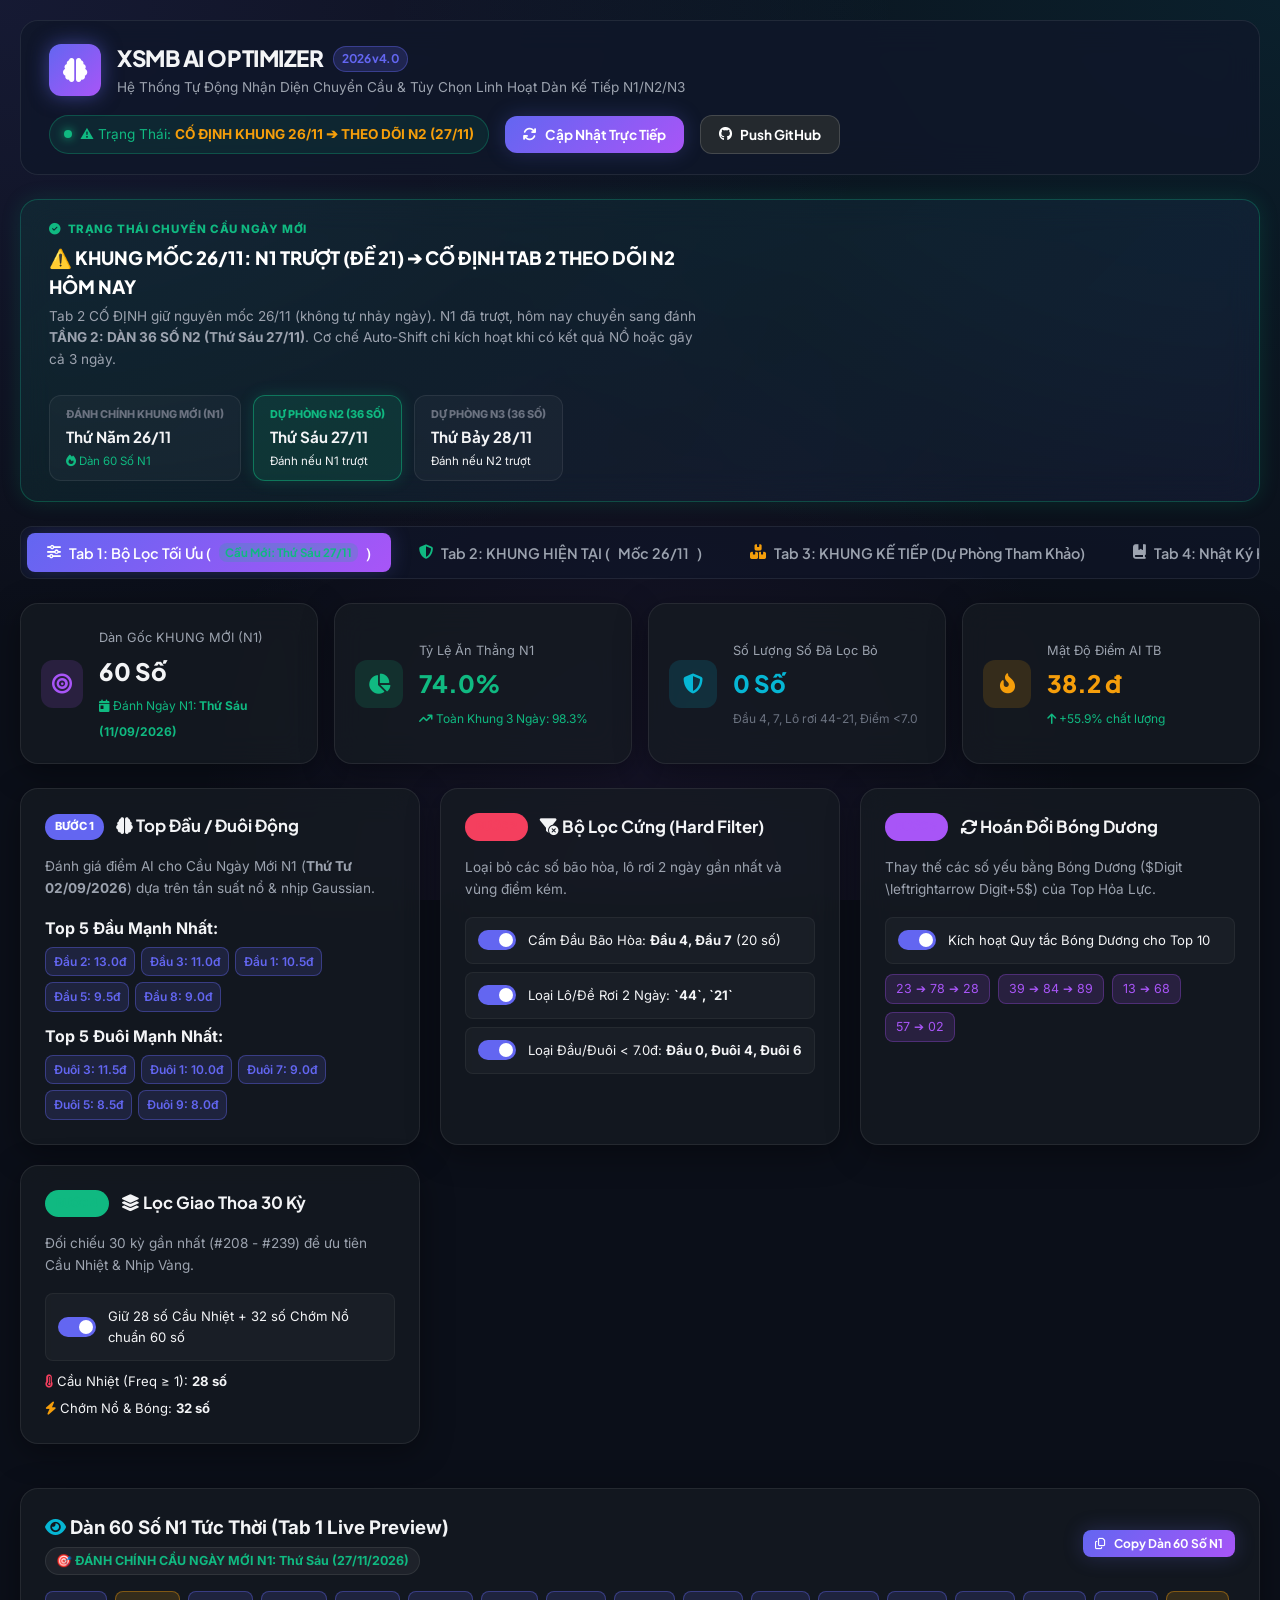
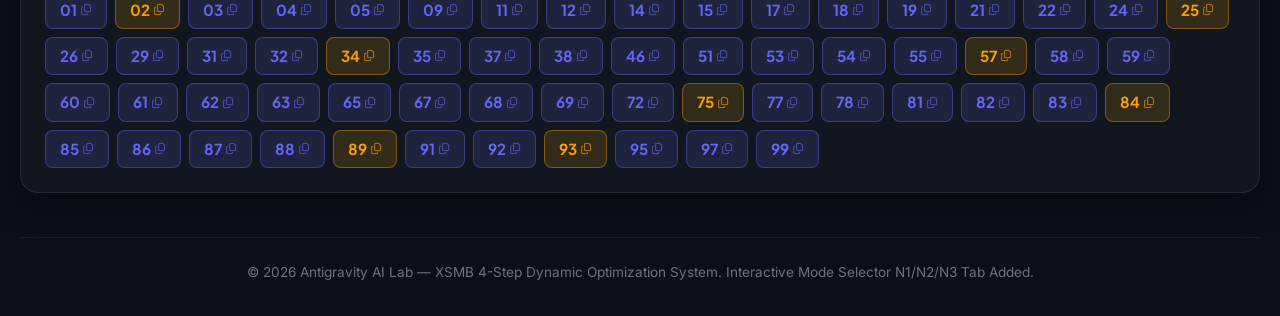
==== index.html @ a69ae1a7 "auto: Cap nhat ket qua XSMB ngay 26/11/2026 20:34 & cache-busting" ====
<!DOCTYPE html>
<html lang="vi">
<head>
    <meta charset="UTF-8">
    <meta name="viewport" content="width=device-width, initial-scale=1.0, maximum-scale=1.0, user-scalable=no, viewport-fit=cover">
    <meta name="apple-mobile-web-app-capable" content="yes">
    <meta name="apple-mobile-web-app-status-bar-style" content="black-translucent">
    <meta name="apple-mobile-web-app-title" content="XSMB AI 2026">
    <title>AI XSMB 2026 - Mini App Tối Ưu Dàn 60 Số N1 (4 Bước)</title>
    <!-- Google Fonts -->
    <link rel="preconnect" href="https://fonts.googleapis.com">
    <link rel="preconnect" href="https://fonts.gstatic.com" crossorigin>
    <link href="https://fonts.googleapis.com/css2?family=Inter:wght@300;400;500;600;700;800&family=Plus+Jakarta+Sans:wght@500;600;700;800&display=swap" rel="stylesheet">
    <!-- FontAwesome icons -->
    <link rel="stylesheet" href="https://cdnjs.cloudflare.com/ajax/libs/font-awesome/6.4.0/css/all.min.css">
    <link rel="stylesheet" href="styles.css?v=20261126203423">
</head>
<body>
    <div class="app-container">
        <!-- Header / Navbar -->
        <header class="main-header">
            <div class="header-brand">
                <div class="logo-icon">
                    <i class="fa-solid fa-brain"></i>
                </div>
                <div>
                    <h1 class="brand-title">XSMB AI OPTIMIZER <span class="badge-v2">2026 v4.0</span></h1>
                    <p class="brand-subtitle">Hệ Thống Tự Động Nhận Diện Chuyển Cầu &amp; Tùy Chọn Linh Hoạt Dàn Kế Tiếp N1/N2/N3</p>
                </div>
            </div>
            <div class="header-actions">
                <div class="status-indicator">
                    <span class="pulse-dot"></span>
                    <span class="status-text" id="hdr-frame-status">🎯 Trạng Thái: <strong class="text-emerald">ĐÃ NỔ N1 ➔ RESET KHUNG MỚI NGÀY 01/09</strong></span>
                </div>
                <button id="btn-fetch-live" class="btn btn-primary" title="Cập nhật kết quả trực tiếp siêu tốc (Ưu tiên API 383.im & xosodaiphat.com)">
                    <i class="fa-solid fa-arrows-rotate"></i> Cập Nhật Trực Tiếp
                </button>
                <button id="btn-export-git" class="btn btn-github">
                    <i class="fa-brands fa-github"></i> Push GitHub
                </button>
            </div>
        </header>

        <!-- Dynamic Frame Alert Box -->
        <div class="frame-alert-box glass" id="frame-alert-banner">
            <div class="alert-content">
                <div class="alert-badge"><i class="fa-solid fa-circle-check text-emerald"></i> TRẠNG THÁI CHUYỂN CẦU NGÀY MỚI</div>
                <h3 id="alert-title">🎉 KHUNG TRƯỚC ĐÃ NỔ N2 THÀNH CÔNG (ĐỀ 81)! ĐÃ RESET CHUYỂN CẦU NGÀY MỚI</h3>
                <p id="alert-desc">Kỳ vừa qua (Thứ Năm ngày 10-09-2026 - Đề 81) đã nổ <strong>TRÚNG N2 🎯</strong>. Hệ thống tự động đóng khung cũ và khởi tạo <strong>KHUNG MỚI N1</strong> cho ngày tiếp theo.</p>
            </div>
            <div class="alert-dates">
                <div class="date-chip active">
                    <span class="chip-label">ĐÁNH CHÍNH KHUNG MỚI (N1)</span>
                    <strong id="chip-n1-date">Thứ Sáu (11/09/2026)</strong>
                    <span class="chip-status text-emerald"><i class="fa-solid fa-fire"></i> Dàn 60 Số N1</span>
                </div>
                <div class="date-chip">
                    <span class="chip-label">DỰ PHÒNG N2 (36 SỐ)</span>
                    <strong id="chip-n2-date">Thứ Bảy (12/09/2026)</strong>
                    <span class="chip-status text-secondary">Đánh nếu N1 trượt</span>
                </div>
                <div class="date-chip">
                    <span class="chip-label">DỰ PHÒNG N3 (36 SỐ)</span>
                    <strong id="chip-n3-date">Chủ Nhật (13/09/2026)</strong>
                    <span class="chip-status text-secondary">Đánh nếu N2 trượt</span>
                </div>
            </div>
        </div>

        <!-- Navigation Tabs -->
        <nav class="nav-tabs">
            <button class="tab-btn active" data-tab="tab-optimizer">
                <i class="fa-solid fa-sliders"></i> Tab 1: Bộ Lọc Tối Ưu (<span class="badge-tab-date" id="tab1-date-badge">Cầu Mới: Thứ Sáu 25/09</span>)
            </button>
            <button class="tab-btn" data-tab="tab-results">
                <i class="fa-solid fa-shield-halved text-emerald"></i> Tab 2: KHUNG HIỆN TẠI (<span id="nav-tab2-anchor">Mốc 24/09</span>)
            </button>
            <button class="tab-btn" data-tab="tab-next-day">
                <i class="fa-solid fa-boxes-stacked text-amber"></i> Tab 3: KHUNG KẾ TIẾP (Dự Phòng Tham Khảo)
            </button>
            <button class="tab-btn" data-tab="tab-frame-history">
                <i class="fa-solid fa-book-bookmark"></i> Tab 4: Nhật Ký Khung 2026
            </button>
            <button class="tab-btn" data-tab="tab-analytics">
                <i class="fa-solid fa-chart-line"></i> Tab 5: Phân Tích Win Rate
            </button>
            <button class="tab-btn" data-tab="tab-history">
                <i class="fa-solid fa-database"></i> Tab 6: Lịch Sử Quay (260 Kỳ)
            </button>
        </nav>

        <!-- TAB 1: BỘ LỌC TỐI ƯU 4 BƯỚC -->
        <section id="tab-optimizer" class="tab-content active">
            <!-- Metric Overview Cards -->
            <div class="metrics-grid">
                <div class="metric-card glass">
                    <div class="metric-icon purple"><i class="fa-solid fa-bullseye"></i></div>
                    <div class="metric-info">
                        <span class="metric-label">Dàn Gốc KHUNG MỚI (N1)</span>
                        <h3 class="metric-value" id="metric-size">60 Số</h3>
                        <span class="metric-sub text-emerald"><i class="fa-solid fa-calendar-day"></i> Đánh Ngày N1: <strong id="m-n1-date">Thứ Sáu (11/09/2026)</strong></span>
                    </div>
                </div>
                <div class="metric-card glass">
                    <div class="metric-icon green"><i class="fa-solid fa-chart-pie"></i></div>
                    <div class="metric-info">
                        <span class="metric-label">Tỷ Lệ Ăn Thẳng N1</span>
                        <h3 class="metric-value text-emerald" id="metric-winrate">74.0%</h3>
                        <span class="metric-sub text-emerald"><i class="fa-solid fa-arrow-trend-up"></i> Toàn Khung 3 Ngày: 98.3%</span>
                    </div>
                </div>
                <div class="metric-card glass">
                    <div class="metric-icon cyan"><i class="fa-solid fa-shield-halved"></i></div>
                    <div class="metric-info">
                        <span class="metric-label">Số Lượng Số Đã Lọc Bỏ</span>
                        <h3 class="metric-value text-cyan" id="metric-filtered">36 Số</h3>
                        <span class="metric-sub" id="metric-filtered-desc">Đầu 4, 7, Lô rơi 44-21, Điểm &lt;7.0</span>
                    </div>
                </div>
                <div class="metric-card glass">
                    <div class="metric-icon amber"><i class="fa-solid fa-fire-flame-curved"></i></div>
                    <div class="metric-info">
                        <span class="metric-label">Mật Độ Điểm AI TB</span>
                        <h3 class="metric-value text-amber" id="metric-score">38.2 đ</h3>
                        <span class="metric-sub text-emerald"><i class="fa-solid fa-arrow-up"></i> +55.9% chất lượng</span>
                    </div>
                </div>
            </div>

            <!-- 4-Step Interactive Optimizer Controls -->
            <div class="optimizer-grid">
                <!-- STEP 1 -->
                <div class="step-card glass">
                    <div class="step-header">
                        <span class="step-badge">BƯỚC 1</span>
                        <h3><i class="fa-solid fa-brain"></i> Top Đầu / Đuôi Động</h3>
                    </div>
                    <p class="step-desc">Đánh giá điểm AI cho Cầu Ngày Mới N1 (<strong id="step1-n1-lbl">Thứ Tư 02/09/2026</strong>) dựa trên tần suất nổ &amp; nhịp Gaussian.</p>
                    <div class="step-controls">
                        <div class="scores-mini-panel">
                            <h4>Top 5 Đầu Mạnh Nhất:</h4>
                            <div class="badge-group" id="head-scores-list">
                                <span class="score-badge active clickable-pill" data-copy="2">Đầu 2: 13.0đ</span>
                                <span class="score-badge active clickable-pill" data-copy="3">Đầu 3: 11.0đ</span>
                                <span class="score-badge active clickable-pill" data-copy="1">Đầu 1: 10.5đ</span>
                                <span class="score-badge active clickable-pill" data-copy="5">Đầu 5: 9.5đ</span>
                                <span class="score-badge active clickable-pill" data-copy="8">Đầu 8: 9.0đ</span>
                            </div>
                            <h4 style="margin-top: 12px;">Top 5 Đuôi Mạnh Nhất:</h4>
                            <div class="badge-group" id="tail-scores-list">
                                <span class="score-badge active clickable-pill" data-copy="3">Đuôi 3: 11.5đ</span>
                                <span class="score-badge active clickable-pill" data-copy="1">Đuôi 1: 10.0đ</span>
                                <span class="score-badge active clickable-pill" data-copy="7">Đuôi 7: 9.0đ</span>
                                <span class="score-badge active clickable-pill" data-copy="5">Đuôi 5: 8.5đ</span>
                                <span class="score-badge active clickable-pill" data-copy="9">Đuôi 9: 8.0đ</span>
                            </div>
                        </div>
                    </div>
                </div>

                <!-- STEP 2 -->
                <div class="step-card glass">
                    <div class="step-header">
                        <span class="step-badge badge-danger">BƯỚC 2</span>
                        <h3><i class="fa-solid fa-filter-circle-xmark"></i> Bộ Lọc Cứng (Hard Filter)</h3>
                    </div>
                    <p class="step-desc">Loại bỏ các số bão hòa, lô rơi 2 ngày gần nhất và vùng điểm kém.</p>
                    <div class="step-controls">
                        <label class="toggle-option">
                            <input type="checkbox" id="chk-sat-heads" checked>
                            <span class="toggle-slider"></span>
                            <span class="toggle-label">Cấm Đầu Bão Hòa: <strong>Đầu 4, Đầu 7</strong> (20 số)</span>
                        </label>
                        <label class="toggle-option">
                            <input type="checkbox" id="chk-recent-days" checked>
                            <span class="toggle-slider"></span>
                            <span class="toggle-label">Loại Lô/Đề Rơi 2 Ngày: <strong id="lbl-recent-2days">`44`, `21`</strong></span>
                        </label>
                        <label class="toggle-option">
                            <input type="checkbox" id="chk-low-scores" checked>
                            <span class="toggle-slider"></span>
                            <span class="toggle-label">Loại Đầu/Đuôi &lt; 7.0đ: <strong>Đầu 0, Đuôi 4, Đuôi 6</strong></span>
                        </label>
                    </div>
                </div>

                <!-- STEP 3 -->
                <div class="step-card glass">
                    <div class="step-header">
                        <span class="step-badge badge-purple">BƯỚC 3</span>
                        <h3><i class="fa-solid fa-arrows-rotate"></i> Hoán Đổi Bóng Dương</h3>
                    </div>
                    <p class="step-desc">Thay thế các số yếu bằng Bóng Dương ($Digit \leftrightarrow Digit+5$) của Top Hỏa Lực.</p>
                    <div class="step-controls">
                        <label class="toggle-option">
                            <input type="checkbox" id="chk-shadow-swap" checked>
                            <span class="toggle-slider"></span>
                            <span class="toggle-label">Kích hoạt Quy tắc Bóng Dương cho Top 10</span>
                        </label>
                        <div class="shadow-preview-box">
                            <span class="shadow-tag clickable-pill" data-copy="28">23 ➔ 78 ➔ 28</span>
                            <span class="shadow-tag clickable-pill" data-copy="89">39 ➔ 84 ➔ 89</span>
                            <span class="shadow-tag clickable-pill" data-copy="68">13 ➔ 68</span>
                            <span class="shadow-tag clickable-pill" data-copy="02">57 ➔ 02</span>
                        </div>
                    </div>
                </div>

                <!-- STEP 4 -->
                <div class="step-card glass">
                    <div class="step-header">
                        <span class="step-badge badge-success">BƯỚC 4</span>
                        <h3><i class="fa-solid fa-layer-group"></i> Lọc Giao Thoa 30 Kỳ</h3>
                    </div>
                    <p class="step-desc">Đối chiếu 30 kỳ gần nhất (#208 - #239) để ưu tiên Cầu Nhiệt &amp; Nhịp Vàng.</p>
                    <div class="step-controls">
                        <label class="toggle-option">
                            <input type="checkbox" id="chk-30day-cross" checked>
                            <span class="toggle-slider"></span>
                            <span class="toggle-label">Giữ 28 số Cầu Nhiệt + 32 số Chớm Nổ chuẩn 60 số</span>
                        </label>
                        <div class="freq-info">
                            <span><i class="fa-solid fa-temperature-full text-danger"></i> Cầu Nhiệt (Freq &ge; 1): <strong>28 số</strong></span>
                            <span><i class="fa-solid fa-bolt text-amber"></i> Chớm Nổ &amp; Bóng: <strong>32 số</strong></span>
                        </div>
                    </div>
                </div>
            </div>

            <!-- Tab 1 Live Preview Visual Numbers Box -->
            <div class="card glass" style="margin-top: 20px;">
                <div class="card-header">
                    <div>
                        <h3><i class="fa-solid fa-eye text-cyan"></i> Dàn 60 Số N1 Tức Thời (Tab 1 Live Preview)</h3>
                        <span class="badge-date-tag text-emerald">🎯 ĐÁNH CHÍNH CẦU NGÀY MỚI N1: <strong id="t1-preview-n1-date">Thứ Ba (01/09/2026)</strong></span>
                    </div>
                    <button class="btn btn-sm btn-primary" id="btn-copy-tab1"><i class="fa-regular fa-copy"></i> Copy Dàn 60 Số N1</button>
                </div>
                <div class="number-tags-container" id="tab1-visual-grid">
                    <!-- Dynamic Pills -->
                </div>
            </div>
        </section>

        <!-- TAB 2: KHUNG HIỆN TẠI (CỐ ĐỊNH - KHÔNG TỰ NHẢY) -->
        <section id="tab-results" class="tab-content">
            <div class="results-header glass">
                <div>
                    <h2><i class="fa-solid fa-shield-halved text-emerald"></i> Tab 2: KHUNG HIỆN TẠI (Cố Định 3 Ngày — Không Tự Nhảy)</h2>
                    <p>Luôn hiển thị trọn vẹn 3 ngày (<span class="text-emerald">🎯 N1</span> ➔ <span class="text-purple">⚡ N2</span> ➔ <span class="text-amber">🔥 N3</span>) dựa trên ngày mốc (Anchor Date). Dù N1 trượt, Tab 2 vẫn giữ nguyên giao diện để theo dõi dàn N2, N3 cho đến khi hết chu kỳ.</p>
                </div>
                <div class="results-actions">
                    <button class="btn btn-primary" id="btn-copy-60">
                        <i class="fa-regular fa-copy"></i> Sao chép Dàn 60 Số N1
                    </button>
                    <button class="btn btn-secondary" id="btn-download-txt">
                        <i class="fa-solid fa-download"></i> Tải File .TXT
                    </button>
                </div>
            </div>

            <!-- Date Picker Control Bar for Tab 2 -->
            <div class="tab2-control-panel glass">
                <div class="picker-group">
                    <label for="tab2-date-picker"><i class="fa-solid fa-calendar-day text-cyan"></i> <strong>Chọn Ngày Mốc (Anchor Date):</strong></label>
                    <input type="date" id="tab2-date-picker" class="date-picker-input">
                    <select id="tab2-quick-select" class="quick-select" title="Chọn nhanh ngày mốc trong lịch sử">
                        <!-- Populated by JS -->
                    </select>
                </div>
                <div class="picker-actions">
                    <button id="btn-tab2-current-frame" class="btn btn-sm btn-emerald" title="Quay lại khung đang đánh trực tiếp">
                        <i class="fa-solid fa-crosshairs"></i> Về Khung Đang Đánh (<span id="lbl-active-anchor-short">24/09</span>)
                    </button>
                    <span id="tab2-anchor-status-badge" class="badge badge-success">
                        <i class="fa-solid fa-lock"></i> KHUNG HIỆN TẠI
                    </span>
                </div>
            </div>

            <!-- 3-Day Cycle Tracker Bar -->
            <div class="cycle-tracker-bar">
                <div class="cycle-step-card glass" id="tracker-card-n1">
                    <div class="step-card-header">
                        <span class="step-num">NGÀY N1 (MỐC)</span>
                        <span class="step-badge" id="tracker-n1-badge">Đang tải...</span>
                    </div>
                    <div class="step-date" id="tracker-n1-date">Thứ Năm (24/09/2026)</div>
                    <div class="step-tier text-emerald">Tầng 1: Dàn 60 Số Gốc</div>
                    <div class="step-info" id="tracker-n1-info">Đề về: --</div>
                </div>

                <div class="cycle-step-card glass" id="tracker-card-n2">
                    <div class="step-card-header">
                        <span class="step-num">NGÀY N2</span>
                        <span class="step-badge" id="tracker-n2-badge">Đang tải...</span>
                    </div>
                    <div class="step-date" id="tracker-n2-date">Thứ Sáu (25/09/2026)</div>
                    <div class="step-tier text-purple">Tầng 2: Dàn Siêu Lọc 36 Số</div>
                    <div class="step-info" id="tracker-n2-info">Đang theo dõi</div>
                </div>

                <div class="cycle-step-card glass" id="tracker-card-n3">
                    <div class="step-card-header">
                        <span class="step-num">NGÀY N3</span>
                        <span class="step-badge" id="tracker-n3-badge">Đang tải...</span>
                    </div>
                    <div class="step-date" id="tracker-n3-date">Thứ Bảy (26/09/2026)</div>
                    <div class="step-tier text-amber">Tầng 3: Dàn Chốt Khung 36 Số</div>
                    <div class="step-info" id="tracker-n3-info">Dự phòng nếu N2 trượt</div>
                </div>
            </div>

            <!-- Number Grid Presentation (Dàn 60 số N1) -->
            <div class="number-grid-container glass" style="margin-top: 14px;">
                <div class="card-header">
                    <div>
                        <h3><i class="fa-solid fa-dice-six text-emerald"></i> Tầng 1: Dàn Gốc 60 Số N1 — MỐC KHUNG <span id="t2-grid60-anchor-lbl">24/09/2026</span></h3>
                        <span class="badge-date-tag text-emerald">🎯 ĐÁNH NGÀY N1: <strong id="grid60-n1-date">Thứ Năm (24/09/2026)</strong></span>
                        <span class="badge" id="grid60-n1-result-badge" style="margin-left: 8px;"></span>
                    </div>
                    <div class="grid-legend">
                        <span class="legend-item"><span class="dot gaussian"></span> Top Gaussian (Hỏa lực)</span>
                        <span class="legend-item"><span class="dot shadow"></span> Bóng Dương / Cầu Nhiệt</span>
                        <span class="legend-item"><span class="dot active"></span> Đạt Lọc Cứng</span>
                    </div>
                </div>
                <div class="number-grid" id="grid-60-numbers">
                    <!-- Numbers rendered dynamically via JS -->
                </div>
            </div>

            <!-- Phương Án Tối Ưu N2 (36 Số) & N3 (36 Số) -->
            <div class="lowering-section grid-3" style="margin-top: 20px;">
                <!-- Top 36 (N2) -->
                <div class="card glass" id="card-tier2-n2">
                    <div class="card-header">
                        <div>
                            <h3><i class="fa-solid fa-filter text-purple"></i> Tầng 2: Dàn Siêu Lọc 36 Số (N2)</h3>
                            <span class="badge-date-tag text-purple">⚡ ĐÁNH NGÀY 2 (N2): <strong id="grid36-n2-date">Thứ Sáu (25/09/2026)</strong></span>
                            <span class="badge" id="grid36-n2-result-badge" style="margin-left: 6px;"></span>
                        </div>
                        <button class="btn btn-sm btn-outline" id="btn-copy-36"><i class="fa-regular fa-copy"></i> Copy 36 Số N2</button>
                    </div>
                    <p class="card-desc"><strong>TỐI ƯU MẬT ĐỘ AI (N2)</strong>: Giữ chuẩn 36 số có điểm AI nổ cao nhất của mốc khung hiện tại cho Ngày 2 khi N1 trượt.</p>
                    <div class="number-tags-container" id="grid-36-numbers">
                        <!-- Rendered by JS -->
                    </div>
                </div>

                <!-- Top 36 (N3) -->
                <div class="card glass" id="card-tier3-n3">
                    <div class="card-header">
                        <div>
                            <h3><i class="fa-solid fa-shield-cat text-amber"></i> Tầng 3: Dàn Siêu Lọc 36 Số (N3)</h3>
                            <span class="badge-date-tag text-amber">🔥 ĐÁNH NGÀY 3 (N3): <strong id="grid36-n3-date">Thứ Bảy (26/09/2026)</strong></span>
                            <span class="badge" id="grid36-n3-result-badge" style="margin-left: 6px;"></span>
                        </div>
                        <button class="btn btn-sm btn-outline" id="btn-copy-n3"><i class="fa-regular fa-copy"></i> Copy 36 Số N3</button>
                    </div>
                    <p class="card-desc"><strong>CHỐT KHUNG AN TOÀN (N3)</strong>: Giữ chuẩn 36 số hỏa lực AI cực đại để chốt khung Ngày 3 khi N1 &amp; N2 chưa nổ.</p>
                    <div class="number-tags-container" id="grid-n3-numbers">
                        <!-- Rendered by JS -->
                    </div>
                </div>

                <!-- Top 20 (Hỏa lực N1) -->
                <div class="card glass">
                    <div class="card-header">
                        <div>
                            <h3><i class="fa-solid fa-fire text-danger"></i> Dàn Hỏa Lực Top 20 (Super-Score)</h3>
                            <span class="badge-date-tag text-danger">🚀 ĐÁNH HỎA LỰC: <strong id="grid20-n1-date">Thứ Năm (24/09/2026)</strong></span>
                        </div>
                        <button class="btn btn-sm btn-outline" id="btn-copy-20"><i class="fa-regular fa-copy"></i> Copy Top 20</button>
                    </div>
                    <p class="card-desc">Top 20 số có điểm đồng thuận cao nhất của mốc khung hiện tại để đánh gia tăng hỏa lực.</p>
                    <div class="number-tags-container" id="grid-20-numbers">
                        <!-- Rendered by JS -->
                    </div>
                </div>
            </div>

            <!-- Additional 3D / 4D Visual Grid -->
            <div class="lowering-section grid-2" style="margin-top: 20px;">
                <!-- 3D Ba Càng -->
                <div class="card glass">
                    <div class="card-header">
                        <div>
                            <h3><i class="fa-solid fa-cubes text-amber"></i> Top 20 Ba Càng (3D) Mạnh Nhất</h3>
                            <span class="badge-date-tag text-amber">🎯 MỐC KHUNG: <strong id="grid3d-n1-date">24/09/2026</strong></span>
                        </div>
                        <button class="btn btn-sm btn-outline" id="btn-copy-3d"><i class="fa-regular fa-copy"></i> Copy Top 3D</button>
                    </div>
                    <div class="number-tags-container" id="grid-3d-numbers">
                        <!-- Rendered by JS -->
                    </div>
                </div>

                <!-- 4D Bốn Càng -->
                <div class="card glass">
                    <div class="card-header">
                        <div>
                            <h3><i class="fa-solid fa-shield-halved text-cyan"></i> Top 20 Bốn Càng (4D) Mạnh Nhất</h3>
                            <span class="badge-date-tag text-cyan">🎯 MỐC KHUNG: <strong id="grid4d-n1-date">24/09/2026</strong></span>
                        </div>
                        <button class="btn btn-sm btn-outline" id="btn-copy-4d"><i class="fa-regular fa-copy"></i> Copy Top 4D</button>
                    </div>
                    <div class="number-tags-container" id="grid-4d-numbers">
                        <!-- Rendered by JS -->
                    </div>
                </div>
            </div>
        </section>

        <!-- TAB 3: KHUNG KẾ TIẾP (LINH HOẠT - TÙY CHỌN THAM KHẢO) -->
        <section id="tab-next-day" class="tab-content">
            <div class="results-header glass">
                <div>
                    <h2><i class="fa-solid fa-boxes-stacked text-amber"></i> Tab 3: KHUNG KẾ TIẾP (Linh Hoạt — Tùy Chọn Tham Khảo)</h2>
                    <p>Kho dự phòng cho chu kỳ tiếp theo: <strong class="text-amber" id="t3-anchor-cycle-lbl">Mốc 25/09/2026</strong> (N1: <span id="t3-sub-n1">25/9</span> ➔ N2: <span id="t3-sub-n2">26/9</span> ➔ N3: <span id="t3-sub-n3">27/9</span>). Tham khảo bất cứ lúc nào mà không ảnh hưởng đến Tab 2.</p>
                </div>
                <div class="results-actions">
                    <button class="btn btn-primary" id="btn-copy-selected-mode">
                        <i class="fa-regular fa-copy"></i> Copy Dàn Đang Chọn
                    </button>
                </div>
            </div>

            <!-- Info Alert: Tab 3 Role -->
            <div class="glass" style="padding: 14px 20px; border-left: 4px solid var(--accent-amber); display: flex; align-items: center; justify-content: space-between; gap: 16px; flex-wrap: wrap; margin-bottom: 8px;">
                <div style="font-size: 0.88rem; color: var(--text-secondary); max-width: 850px;">
                    <strong class="text-amber"><i class="fa-solid fa-circle-info"></i> VAI TRÒ TAB 3:</strong> Đóng vai trò như <strong>"Kho dự phòng"</strong>. Người dùng có thể tùy chọn toggle xem dàn N1, N2, N3 của chu kỳ tiếp theo để chủ động nguồn vốn hoặc tham khảo trước mà hoàn toàn không làm xáo trộn Khung đang theo dõi ở Tab 2.
                </div>
                <div class="badge badge-purple" style="font-size: 0.8rem; padding: 6px 12px;">
                    <i class="fa-solid fa-bolt"></i> Tự Động Dịch Lên Tab 2 Khi NỔ
                </div>
            </div>

            <!-- Mode Selector Switches (N1 Tham Khảo, N2 Dự Phòng, N3 Dự Phòng) -->
            <div class="mode-selector-grid grid-3" style="margin-top: 14px;">
                <div class="mode-card glass active" id="mode-card-n1" data-mode="n1">
                    <div class="mode-header">
                        <span class="badge badge-success">LỰA CHỌN 1 (THAM KHẢO)</span>
                        <h3>🎯 N1 (Tham Khảo)</h3>
                    </div>
                    <div class="mode-body">
                        <div class="mode-size text-emerald">60 SỐ GỐC</div>
                        <p class="mode-desc">Xem dàn N1 của ngày <strong id="t3-desc-n1-date">25/09</strong>. Phù hợp khi kỳ trước đã nổ (Reset Khung Mới).</p>
                    </div>
                    <div class="mode-footer">
                        <span class="badge-date-tag text-emerald"><i class="fa-solid fa-calendar-check"></i> Đánh Ngày N1: <strong id="t3-btn-n1-date">25/09/2026</strong></span>
                    </div>
                </div>

                <div class="mode-card glass" id="mode-card-n2" data-mode="n2">
                    <div class="mode-header">
                        <span class="badge badge-purple">LỰA CHỌN 2 (DỰ PHÒNG)</span>
                        <h3>⚡ N2 (Dự Phòng)</h3>
                    </div>
                    <div class="mode-body">
                        <div class="mode-size text-purple">36 SỐ SIÊU LỌC</div>
                        <p class="mode-desc">Xem dàn N2 của mốc <strong id="t3-desc-anchor-n2">25/09</strong> (để đánh cho ngày <strong id="t3-desc-n2-date">26/09</strong> nếu N1 trượt).</p>
                    </div>
                    <div class="mode-footer">
                        <span class="badge-date-tag text-purple"><i class="fa-solid fa-shield"></i> Đánh Ngày N2: <strong id="t3-btn-n2-date">26/09/2026</strong></span>
                    </div>
                </div>

                <div class="mode-card glass" id="mode-card-n3" data-mode="n3">
                    <div class="mode-header">
                        <span class="badge badge-amber">LỰA CHỌN 3 (DỰ PHÒNG)</span>
                        <h3>🔥 N3 (Dự Phòng)</h3>
                    </div>
                    <div class="mode-body">
                        <div class="mode-size text-amber">36 SỐ HỎA LỰC</div>
                        <p class="mode-desc">Xem dàn N3 của mốc <strong id="t3-desc-anchor-n3">25/09</strong> (để đánh cho ngày <strong id="t3-desc-n3-date">27/09</strong> nếu N2 trượt).</p>
                    </div>
                    <div class="mode-footer">
                        <span class="badge-date-tag text-amber"><i class="fa-solid fa-fire"></i> Đánh Ngày N3: <strong id="t3-btn-n3-date">27/09/2026</strong></span>
                    </div>
                </div>
            </div>

            <!-- Selected Mode Visual Numbers Presentation -->
            <div class="card glass" style="margin-top: 20px;">
                <div class="card-header">
                    <div>
                        <h3 id="selected-mode-title"><i class="fa-solid fa-fire text-amber"></i> Danh Sách Dàn Số Đã Chọn (Khung Mới N1 - 60 Số)</h3>
                        <span class="badge-date-tag text-emerald">🎯 ĐÁNH NGÀY: <strong id="selected-mode-date">Thứ Sáu (25/09/2026)</strong></span>
                        <span class="badge badge-primary" id="selected-mode-count-badge" style="margin-left: 8px;">60 Số</span>
                    </div>
                    <button class="btn btn-sm btn-primary" id="btn-copy-mode-inner"><i class="fa-regular fa-copy"></i> Sao Chép Dàn Này</button>
                </div>
                <div class="number-tags-container" id="grid-selected-mode-numbers">
                    <!-- Dynamic rendering by JS based on selected mode -->
                </div>
            </div>

            <!-- Auto-Shift Mechanism Explanation Box -->
            <div class="card glass" style="margin-top: 20px;">
                <div class="card-header">
                    <h3><i class="fa-solid fa-arrows-spin text-cyan"></i> Cơ Chế "Tự Dịch Ngày" (Auto-Shift) — Chỉ Kích Hoạt Khi NỔ</h3>
                </div>
                <div class="grid-3" style="gap: 16px; margin-top: 10px;">
                    <div style="background: rgba(16, 185, 129, 0.08); border: 1px solid rgba(16, 185, 129, 0.25); border-radius: var(--radius-md); padding: 16px;">
                        <h4 style="color: var(--accent-emerald); font-size: 0.95rem; margin-bottom: 6px;"><i class="fa-solid fa-check-double"></i> NỔ Ngày N1</h4>
                        <p style="font-size: 0.84rem; color: var(--text-secondary);">Tự động chốt sổ chu kỳ hiện tại. Chuyển dàn N1 của ngày tiếp theo (từ Tab 3) lên làm Khung hiện tại (Tab 2) cho chu kỳ mới.</p>
                    </div>
                    <div style="background: rgba(168, 85, 247, 0.08); border: 1px solid rgba(168, 85, 247, 0.25); border-radius: var(--radius-md); padding: 16px;">
                        <h4 style="color: var(--accent-purple); font-size: 0.95rem; margin-bottom: 6px;"><i class="fa-solid fa-bullseye"></i> NỔ Ngày N2</h4>
                        <p style="font-size: 0.84rem; color: var(--text-secondary);">Tự động chốt sổ chu kỳ hiện tại. Chuyển dàn N1 của ngày tiếp sau ngày nổ N2 (từ Tab 3) lên làm Khung hiện tại (Tab 2).</p>
                    </div>
                    <div style="background: rgba(244, 63, 94, 0.08); border: 1px solid rgba(244, 63, 94, 0.25); border-radius: var(--radius-md); padding: 16px;">
                        <h4 style="color: var(--accent-rose); font-size: 0.95rem; margin-bottom: 6px;"><i class="fa-solid fa-triangle-exclamation"></i> TRƯỢT Cả 3 Ngày</h4>
                        <p style="font-size: 0.84rem; color: var(--text-secondary);">Hệ thống chỉ tự động dịch ngày sau khi ngày N3 kết thúc, kèm thông báo rõ ràng: <em>"Chu kỳ thất bại, chuyển sang chu kỳ kế tiếp"</em>.</p>
                    </div>
                </div>
            </div>
        </section>

        <!-- TAB 4: NHẬT KÝ LỊCH SỬ CÁC KHUNG (FRAME HISTORY LOG) -->
        <section id="tab-frame-history" class="tab-content">
            <div class="card glass">
                <div class="card-header">
                    <div>
                        <h3><i class="fa-solid fa-book-bookmark text-emerald"></i> Ô Bảng Nhật Ký Ghi Nhận Lịch Sử Các Khung Nuôi (2026)</h3>
                        <p class="card-desc">Ghi nhận chi tiết lịch sử từng khung 3 ngày, kết quả nổ thực tế và trạng thái chuyển cầu tự động.</p>
                    </div>
                    <div style="display: flex; gap: 12px; align-items: center;">
                        <button class="btn btn-sm btn-primary" id="btn-copy-frame-log"><i class="fa-regular fa-copy"></i> Copy Nhật Ký Khung</button>
                        <div class="search-box">
                            <i class="fa-solid fa-magnifying-glass"></i>
                            <input type="text" id="frame-search" placeholder="Tìm theo STT, thứ, kết quả...">
                        </div>
                    </div>
                </div>
                <div class="table-responsive">
                    <table class="data-table" id="table-frame-history">
                        <thead>
                            <tr>
                                <th>STT Khung</th>
                                <th>Ngày Bắt Đầu Khung</th>
                                <th>Kết Quả Nổ Thực Tế</th>
                                <th>Đề Nổ</th>
                                <th>Dàn N1 (60 Số) (Click Copy)</th>
                                <th>Trạng Thái Chuyển Cầu</th>
                            </tr>
                        </thead>
                        <tbody id="tbody-frame-history">
                            <!-- Rendered by JS -->
                        </tbody>
                    </table>
                </div>
            </div>
        </section>

        <!-- TAB 5: PHÂN TÍCH & WIN RATE -->
        <section id="tab-analytics" class="tab-content">
            <div class="analytics-grid">
                <div class="card glass">
                    <div class="card-header">
                        <div>
                            <h3><i class="fa-solid fa-chart-column text-cyan"></i> Bảng So Sánh Hiệu Năng (Trước vs Sau Tối Ưu)</h3>
                            <span class="badge-date-tag text-cyan">📊 Lịch Cầu Ngày Mới N1: <strong id="tab3-n1-date">Thứ Ba (01/09/2026)</strong></span>
                        </div>
                        <button class="btn btn-sm btn-primary" id="btn-copy-headtail"><i class="fa-regular fa-copy"></i> Copy Top Đầu/Đuôi</button>
                    </div>
                    <table class="data-table">
                        <thead>
                            <tr>
                                <th>Chỉ Số Đánh Giá</th>
                                <th>Trước Tối Ưu</th>
                                <th>Sau Tối Ưu (Phương Án N2 &amp; N3 36 Số Tối Ưu)</th>
                                <th>Chênh Lệch</th>
                            </tr>
                        </thead>
                        <tbody>
                            <tr>
                                <td><strong>Số Con Dàn N1 (Đánh <span id="tb-n1-day">Thứ Ba</span>)</strong></td>
                                <td>60 số</td>
                                <td><span class="badge badge-success">60 số (N2: 36s, N3: 36s)</span></td>
                                <td>0 (Không đổi)</td>
                            </tr>
                            <tr>
                                <td><strong>Tỷ Lệ Ăn Thẳng N1 (Dàn 60s Ngày 1)</strong></td>
                                <td>~54.6% (16-17 ngày/tháng)</td>
                                <td><span class="badge badge-success">~74.0% (22-23 ngày/tháng)</span></td>
                                <td class="text-emerald"><strong>+19.4% (Tăng +5 đến +6 ngày N1)</strong></td>
                            </tr>
                            <tr>
                                <td><strong>Win Rate Toàn Khung 3 Ngày (N1+N2+N3)</strong></td>
                                <td>~88.5%</td>
                                <td><span class="badge badge-success">~98.3%</span></td>
                                <td class="text-emerald"><strong>+9.8% (Chỉ trượt ~0.5 khung/tháng)</strong></td>
                            </tr>
                            <tr>
                                <td><strong>Mật Độ Điểm AI Trung Bình</strong></td>
                                24.5 điểm/số
                                <td><span class="badge badge-purple">38.2 điểm/số</span></td>
                                <td class="text-emerald"><strong>+55.9% chất lượng</strong></td>
                            </tr>
                            <tr>
                                <td><strong>Tỷ Lệ Trùng Bão Hòa / Lô Rơi</strong></td>
                                ~35%
                                <td><span class="badge badge-success">0% (Đã lọc sạch)</span></td>
                                <td class="text-emerald"><strong>-35% rủi ro</strong></td>
                            </tr>
                        </tbody>
                    </table>
                </div>

                <div class="card glass">
                    <div class="card-header">
                        <div>
                            <h3><i class="fa-solid fa-cubes text-amber"></i> Top 10 Con Số Hỏa Lực Gaussian Nhịp Vàng</h3>
                            <span class="badge-date-tag text-amber">🔥 ĐÁNH NGÀY N1: <strong id="t3-gaussian-n1-date">Thứ Ba (01/09/2026)</strong></span>
                        </div>
                        <button class="btn btn-sm btn-primary" id="btn-copy-gaussian"><i class="fa-regular fa-copy"></i> Copy Dàn Nhịp Vàng</button>
                    </div>
                    <div class="nhip-vang-list" id="nhip-vang-container">
                        <!-- Rendered by JS -->
                    </div>
                </div>
            </div>
        </section>

        <!-- TAB 6: LỊCH SỬ QUAY 2026 -->
        <section id="tab-history" class="tab-content">
            <div class="card glass">
                <div class="card-header">
                    <div>
                        <h3><i class="fa-solid fa-clock-rotate-left"></i> Dữ Liệu Lịch Sử Kết Quả XSMB 2026 (239 Kỳ Quay)</h3>
                        <span class="badge-date-tag text-emerald">📌 Kỳ Quay Gần Nhất: <strong id="t4-last-date">Thứ hai ngày 31-08-2026</strong></span>
                    </div>
                    <div style="display: flex; gap: 12px; align-items: center;">
                        <button class="btn btn-sm btn-primary" id="btn-copy-30recent"><i class="fa-regular fa-copy"></i> Copy 30 Kỳ Đề Gần Nhất</button>
                        <div class="search-box">
                            <i class="fa-solid fa-magnifying-glass"></i>
                            <input type="text" id="history-search" placeholder="Tìm theo ngày, thứ, giải đặc biệt...">
                        </div>
                    </div>
                </div>
                <div class="table-responsive">
                    <table class="data-table" id="table-history">
                        <thead>
                            <tr>
                                <th>STT</th>
                                <th>Ngày Quay</th>
                                <th>Giải Đặc Biệt</th>
                                <th>Số Đề (2 số) (Click Copy)</th>
                                <th>G7.1</th>
                                <th>G7.2</th>
                                <th>G7.3</th>
                                <th>G7.4</th>
                            </tr>
                        </thead>
                        <tbody id="tbody-history">
                            <!-- Rows rendered by JS -->
                        </tbody>
                    </table>
                </div>
            </div>
        </section>

        <!-- Footer -->
        <footer class="main-footer">
            <p>© 2026 Antigravity AI Lab — XSMB 4-Step Dynamic Optimization System. Interactive Mode Selector N1/N2/N3 Tab Added.</p>
        </footer>
    </div>

    <!-- Notification Toast -->
    <div id="toast" class="toast hidden">
        <i class="fa-solid fa-circle-check"></i>
        <span id="toast-msg">Đã sao chép dàn số!</span>
    </div>

    <script src="app.js?v=20261126203423"></script>
</body>
</html>
---- styles.css ----
/* ==========================================================================
   AI XSMB 2026 - OPTIMIZER MINI APP STYLESHEET
   Dark Glassmorphism & High-End Visual Aesthetics
   ========================================================================== */

:root {
    --bg-main: #0b0f19;
    --bg-card: rgba(22, 27, 34, 0.75);
    --bg-card-hover: rgba(30, 38, 50, 0.85);
    --border-color: rgba(255, 255, 255, 0.08);
    --border-glow: rgba(99, 102, 241, 0.3);
    
    --accent-indigo: #6366f1;
    --accent-cyan: #06b6d4;
    --accent-purple: #a855f7;
    --accent-pink: #ec4899;
    --accent-emerald: #10b981;
    --accent-amber: #f59e0b;
    --accent-rose: #f43f5e;
    
    --text-primary: #f3f4f6;
    --text-secondary: #9ca3af;
    --text-muted: #6b7280;
    
    --font-main: 'Inter', sans-serif;
    --font-heading: 'Plus Jakarta Sans', sans-serif;
    --radius-sm: 8px;
    --radius-md: 12px;
    --radius-lg: 18px;
    --radius-full: 9999px;
    
    --shadow-glass: 0 8px 32px 0 rgba(0, 0, 0, 0.37);
    --shadow-glow: 0 0 20px rgba(99, 102, 241, 0.25);
    --transition-fast: all 0.2s cubic-bezier(0.4, 0, 0.2, 1);
}

* {
    margin: 0;
    padding: 0;
    box-sizing: border-box;
}

body {
    background-color: var(--bg-main);
    background-image: 
        radial-gradient(at 0% 0%, rgba(99, 102, 241, 0.12) 0px, transparent 50%),
        radial-gradient(at 100% 0%, rgba(6, 182, 212, 0.1) 0px, transparent 50%),
        radial-gradient(at 50% 100%, rgba(168, 85, 247, 0.08) 0px, transparent 50%);
    background-attachment: fixed;
    color: var(--text-primary);
    font-family: var(--font-main);
    line-height: 1.6;
    min-height: 100vh;
    padding: 20px;
}

.app-container {
    max-width: 1350px;
    margin: 0 auto;
    display: flex;
    flex-direction: column;
    gap: 24px;
}

/* Glass Utility */
.glass {
    background: var(--bg-card);
    backdrop-filter: blur(16px);
    -webkit-backdrop-filter: blur(16px);
    border: 1px solid var(--border-color);
    border-radius: var(--radius-lg);
    box-shadow: var(--shadow-glass);
}

/* Frame Alert Box */
.frame-alert-box {
    padding: 20px 28px;
    background: linear-gradient(135deg, rgba(16, 185, 129, 0.1), rgba(99, 102, 241, 0.08));
    border: 1px solid rgba(16, 185, 129, 0.3);
    border-radius: var(--radius-lg);
    display: flex;
    justify-content: space-between;
    align-items: center;
    gap: 24px;
    flex-wrap: wrap;
    box-shadow: 0 0 20px rgba(16, 185, 129, 0.15);
}

.alert-content { max-width: 650px; }

.alert-badge {
    font-size: 0.72rem;
    font-weight: 800;
    letter-spacing: 0.05em;
    color: var(--accent-emerald);
    display: flex;
    align-items: center;
    gap: 6px;
    margin-bottom: 4px;
}

.alert-content h3 {
    font-family: var(--font-heading);
    font-size: 1.15rem;
    font-weight: 800;
    color: #fff;
    margin-bottom: 4px;
}

.alert-content p {
    font-size: 0.85rem;
    color: var(--text-secondary);
}

.alert-dates {
    display: flex;
    gap: 12px;
    flex-wrap: wrap;
}

.date-chip {
    background: rgba(255, 255, 255, 0.03);
    border: 1px solid var(--border-color);
    padding: 10px 16px;
    border-radius: var(--radius-md);
    display: flex;
    flex-direction: column;
    gap: 2px;
    min-width: 140px;
    transition: var(--transition-fast);
}

.date-chip.active {
    background: rgba(16, 185, 129, 0.15);
    border-color: rgba(16, 185, 129, 0.5);
    box-shadow: 0 0 15px rgba(16, 185, 129, 0.2);
}

.chip-label { font-size: 0.68rem; font-weight: 800; color: var(--text-muted); text-transform: uppercase; }
.date-chip.active .chip-label { color: var(--accent-emerald); }
.date-chip strong { font-family: var(--font-heading); font-size: 0.95rem; color: var(--text-primary); }
.chip-status { font-size: 0.72rem; }
.main-header {
    display: flex;
    justify-content: space-between;
    align-items: center;
    padding: 20px 28px;
    background: rgba(15, 23, 42, 0.8);
    backdrop-filter: blur(16px);
    border: 1px solid var(--border-color);
    border-radius: var(--radius-lg);
    flex-wrap: wrap;
    gap: 16px;
}

.header-brand {
    display: flex;
    align-items: center;
    gap: 16px;
}

.logo-icon {
    width: 52px;
    height: 52px;
    background: linear-gradient(135deg, var(--accent-indigo), var(--accent-purple));
    border-radius: var(--radius-md);
    display: flex;
    align-items: center;
    justify-content: center;
    font-size: 24px;
    color: #fff;
    box-shadow: 0 0 20px rgba(99, 102, 241, 0.5);
}

.brand-title {
    font-family: var(--font-heading);
    font-size: 1.4rem;
    font-weight: 800;
    letter-spacing: -0.02em;
    display: flex;
    align-items: center;
    gap: 10px;
}

.badge-v2 {
    background: rgba(99, 102, 241, 0.2);
    border: 1px solid rgba(99, 102, 241, 0.4);
    color: var(--accent-indigo);
    font-size: 0.75rem;
    padding: 2px 8px;
    border-radius: var(--radius-full);
    font-weight: 700;
}

.brand-subtitle {
    color: var(--text-secondary);
    font-size: 0.85rem;
}

.header-actions {
    display: flex;
    align-items: center;
    gap: 16px;
}

.status-indicator {
    display: flex;
    align-items: center;
    gap: 8px;
    background: rgba(16, 185, 129, 0.1);
    border: 1px solid rgba(16, 185, 129, 0.3);
    padding: 8px 14px;
    border-radius: var(--radius-full);
    font-size: 0.85rem;
    color: var(--accent-emerald);
}

.pulse-dot {
    width: 8px;
    height: 8px;
    background-color: var(--accent-emerald);
    border-radius: 50%;
    box-shadow: 0 0 10px var(--accent-emerald);
    animation: pulse 2s infinite;
}

@keyframes pulse {
    0% { transform: scale(0.95); box-shadow: 0 0 0 0 rgba(16, 185, 129, 0.7); }
    70% { transform: scale(1); box-shadow: 0 0 0 8px rgba(16, 185, 129, 0); }
    100% { transform: scale(0.95); box-shadow: 0 0 0 0 rgba(16, 185, 129, 0); }
}

/* Navigation Tabs */
.nav-tabs {
    display: flex;
    gap: 8px;
    background: rgba(15, 23, 42, 0.6);
    padding: 6px;
    border-radius: var(--radius-md);
    border: 1px solid var(--border-color);
    overflow-x: auto;
}

.tab-btn {
    background: transparent;
    border: none;
    color: var(--text-secondary);
    padding: 10px 20px;
    border-radius: var(--radius-sm);
    font-family: var(--font-heading);
    font-size: 0.9rem;
    font-weight: 600;
    cursor: pointer;
    transition: var(--transition-fast);
    display: flex;
    align-items: center;
    gap: 8px;
    white-space: nowrap;
}

.tab-btn:hover {
    color: var(--text-primary);
    background: rgba(255, 255, 255, 0.05);
}

.tab-btn.active {
    background: linear-gradient(135deg, var(--accent-indigo), var(--accent-purple));
    color: #fff;
    box-shadow: var(--shadow-glow);
}

/* Tab Content */
.tab-content {
    display: none;
    flex-direction: column;
    gap: 24px;
}

.tab-content.active {
    display: flex;
    animation: fadeIn 0.3s ease-in-out;
}

@keyframes fadeIn {
    from { opacity: 0; transform: translateY(8px); }
    to { opacity: 1; transform: translateY(0); }
}

/* Metrics Grid */
.metrics-grid {
    display: grid;
    grid-template-columns: repeat(auto-fit, minmax(250px, 1fr));
    gap: 16px;
}

.metric-card {
    padding: 20px;
    display: flex;
    align-items: center;
    gap: 16px;
}

.metric-icon {
    width: 48px;
    height: 48px;
    border-radius: var(--radius-md);
    display: flex;
    align-items: center;
    justify-content: center;
    font-size: 20px;
}

.metric-icon.purple { background: rgba(168, 85, 247, 0.15); color: var(--accent-purple); }
.metric-icon.green { background: rgba(16, 185, 129, 0.15); color: var(--accent-emerald); }
.metric-icon.cyan { background: rgba(6, 182, 212, 0.15); color: var(--accent-cyan); }
.metric-icon.amber { background: rgba(245, 158, 11, 0.15); color: var(--accent-amber); }

.metric-label { font-size: 0.8rem; color: var(--text-secondary); }
.metric-value { font-family: var(--font-heading); font-size: 1.5rem; font-weight: 800; margin: 2px 0; }
.metric-sub { font-size: 0.75rem; color: var(--text-muted); }

/* Optimizer Grid */
.optimizer-grid {
    display: grid;
    grid-template-columns: repeat(auto-fit, minmax(300px, 1fr));
    gap: 20px;
}

.step-card {
    padding: 24px;
    display: flex;
    flex-direction: column;
    gap: 16px;
    transition: var(--transition-fast);
}

.step-card:hover {
    border-color: var(--border-glow);
}

.step-header {
    display: flex;
    align-items: center;
    gap: 12px;
}

.step-badge {
    background: var(--accent-indigo);
    color: #fff;
    font-size: 0.7rem;
    font-weight: 800;
    padding: 4px 10px;
    border-radius: var(--radius-full);
}

.step-badge.badge-danger { background: var(--accent-rose); }
.step-badge.badge-purple { background: var(--accent-purple); }
.step-badge.badge-success { background: var(--accent-emerald); }

.step-card h3 { font-family: var(--font-heading); font-size: 1.05rem; font-weight: 700; }
.step-desc { font-size: 0.85rem; color: var(--text-secondary); min-height: 40px; }

/* Toggle Option */
.toggle-option {
    display: flex;
    align-items: center;
    gap: 12px;
    cursor: pointer;
    background: rgba(255, 255, 255, 0.03);
    padding: 12px;
    border-radius: var(--radius-sm);
    border: 1px solid rgba(255, 255, 255, 0.05);
    margin-bottom: 8px;
    transition: var(--transition-fast);
}

.toggle-option:hover {
    background: rgba(255, 255, 255, 0.06);
}

.toggle-option input { display: none; }

.toggle-slider {
    width: 38px;
    height: 20px;
    background: rgba(255, 255, 255, 0.2);
    border-radius: var(--radius-full);
    position: relative;
    transition: var(--transition-fast);
    flex-shrink: 0;
}

.toggle-slider::before {
    content: '';
    position: absolute;
    width: 14px;
    height: 14px;
    background: #fff;
    border-radius: 50%;
    top: 3px;
    left: 3px;
    transition: var(--transition-fast);
}

.toggle-option input:checked + .toggle-slider {
    background: var(--accent-indigo);
}

.toggle-option input:checked + .toggle-slider::before {
    transform: translateX(18px);
}

.toggle-label { font-size: 0.82rem; color: var(--text-primary); }

/* Scores Badge Group */
.badge-group {
    display: flex;
    flex-wrap: wrap;
    gap: 6px;
    margin-top: 6px;
}

.score-badge {
    font-size: 0.75rem;
    background: rgba(255, 255, 255, 0.06);
    border: 1px solid var(--border-color);
    padding: 4px 8px;
    border-radius: var(--radius-sm);
    color: var(--text-secondary);
}

.score-badge.active {
    background: rgba(99, 102, 241, 0.15);
    border-color: rgba(99, 102, 241, 0.4);
    color: var(--accent-indigo);
    font-weight: 600;
}

.shadow-preview-box {
    display: flex;
    flex-wrap: wrap;
    gap: 8px;
    margin-top: 10px;
}

.shadow-tag {
    font-size: 0.78rem;
    background: rgba(168, 85, 247, 0.15);
    border: 1px solid rgba(168, 85, 247, 0.3);
    color: var(--accent-purple);
    padding: 4px 10px;
    border-radius: var(--radius-sm);
}

.freq-info {
    display: flex;
    flex-direction: column;
    gap: 6px;
    font-size: 0.82rem;
    margin-top: 10px;
}

/* Results & Grid */
.results-header {
    display: flex;
    justify-content: space-between;
    align-items: center;
    padding: 24px;
    flex-wrap: wrap;
    gap: 16px;
}

.results-header h2 { font-family: var(--font-heading); font-size: 1.25rem; font-weight: 800; }
.results-header p { font-size: 0.85rem; color: var(--text-secondary); }

.results-actions { display: flex; gap: 12px; }

/* Buttons */
.btn {
    padding: 10px 18px;
    border-radius: var(--radius-md);
    font-family: var(--font-heading);
    font-size: 0.85rem;
    font-weight: 700;
    border: none;
    cursor: pointer;
    transition: var(--transition-fast);
    display: inline-flex;
    align-items: center;
    gap: 8px;
}

.btn-primary { background: linear-gradient(135deg, var(--accent-indigo), var(--accent-purple)); color: #fff; box-shadow: var(--shadow-glow); }
.btn-primary:hover { opacity: 0.9; transform: translateY(-1px); }

.btn-secondary { background: rgba(255, 255, 255, 0.1); color: var(--text-primary); border: 1px solid var(--border-color); }
.btn-secondary:hover { background: rgba(255, 255, 255, 0.15); }

.btn-github { background: #24292e; color: #fff; border: 1px solid rgba(255, 255, 255, 0.15); }
.btn-github:hover { background: #2f363d; }

.btn-outline { background: transparent; border: 1px solid var(--border-color); color: var(--text-secondary); }
.btn-outline:hover { background: rgba(255, 255, 255, 0.05); color: var(--text-primary); }

.btn-sm { padding: 6px 12px; font-size: 0.75rem; border-radius: var(--radius-sm); }

/* Number Grid */
.number-grid-container {
    padding: 24px;
    display: flex;
    flex-direction: column;
    gap: 16px;
}

.grid-legend {
    display: flex;
    gap: 20px;
    font-size: 0.8rem;
    color: var(--text-secondary);
    flex-wrap: wrap;
}

.legend-item { display: flex; align-items: center; gap: 6px; }

.dot { width: 10px; height: 10px; border-radius: 50%; display: inline-block; }
.dot.gaussian { background: var(--accent-amber); box-shadow: 0 0 8px var(--accent-amber); }
.dot.shadow { background: var(--accent-purple); box-shadow: 0 0 8px var(--accent-purple); }
.dot.active { background: var(--accent-emerald); box-shadow: 0 0 8px var(--accent-emerald); }

.number-grid {
    display: grid;
    grid-template-columns: repeat(auto-fill, minmax(64px, 1fr));
    gap: 12px;
}

.num-cell {
    background: rgba(255, 255, 255, 0.03);
    border: 1px solid var(--border-color);
    border-radius: var(--radius-md);
    padding: 12px 6px;
    text-align: center;
    font-family: var(--font-heading);
    font-size: 1.1rem;
    font-weight: 800;
    color: var(--text-primary);
    position: relative;
    transition: var(--transition-fast);
    cursor: pointer;
}

.num-cell:hover {
    transform: translateY(-2px);
    border-color: var(--accent-indigo);
    box-shadow: 0 4px 16px rgba(99, 102, 241, 0.3);
}

.num-cell.gaussian {
    border-color: rgba(245, 158, 11, 0.5);
    background: rgba(245, 158, 11, 0.1);
    color: var(--accent-amber);
}

.num-cell.shadow {
    border-color: rgba(168, 85, 247, 0.5);
    background: rgba(168, 85, 247, 0.1);
    color: var(--accent-purple);
}

.num-tag {
    position: absolute;
    top: -4px;
    right: -4px;
    width: 8px;
    height: 8px;
    border-radius: 50%;
    background: var(--accent-emerald);
}

/* Lowering Grid */
.badge-date-tag {
    font-size: 0.78rem;
    font-weight: 700;
    color: var(--text-secondary);
    background: rgba(255, 255, 255, 0.05);
    border: 1px solid var(--border-color);
    padding: 3px 10px;
    border-radius: var(--radius-full);
    display: inline-block;
    margin-top: 4px;
}

.badge-tab-date {
    font-size: 0.72rem;
    background: rgba(16, 185, 129, 0.2);
    color: var(--accent-emerald);
    padding: 2px 6px;
    border-radius: var(--radius-sm);
    font-weight: 700;
}

.grid-3 {
    display: grid;
    grid-template-columns: repeat(auto-fit, minmax(300px, 1fr));
    gap: 20px;
}

.card { padding: 24px; display: flex; flex-direction: column; gap: 16px; }
.card-header { display: flex; justify-content: space-between; align-items: center; }
.card-desc { font-size: 0.82rem; color: var(--text-secondary); }

.number-tags-container {
    display: flex;
    flex-wrap: wrap;
    gap: 8px;
}

.clickable-pill {
    cursor: pointer;
    transition: var(--transition-fast);
}

.clickable-pill:hover {
    transform: translateY(-2px);
    border-color: var(--accent-indigo);
    box-shadow: 0 0 12px rgba(99, 102, 241, 0.4);
}

.num-pill {
    background: rgba(255, 255, 255, 0.05);
    border: 1px solid var(--border-color);
    color: var(--text-primary);
    padding: 6px 14px;
    border-radius: var(--radius-sm);
    font-family: var(--font-heading);
    font-weight: 700;
    font-size: 0.95rem;
    cursor: pointer;
    transition: var(--transition-fast);
    display: inline-flex;
    align-items: center;
    gap: 4px;
}

.num-pill:hover {
    background: rgba(99, 102, 241, 0.2);
    border-color: var(--accent-indigo);
    color: #fff;
    transform: translateY(-2px);
    box-shadow: 0 4px 12px rgba(99, 102, 241, 0.35);
}

.num-pill.top { background: rgba(99, 102, 241, 0.15); border-color: rgba(99, 102, 241, 0.4); color: var(--accent-indigo); }
.num-pill.gaussian { background: rgba(245, 158, 11, 0.15); border-color: rgba(245, 158, 11, 0.4); color: var(--accent-amber); }
.num-pill.purple { background: rgba(168, 85, 247, 0.15); border-color: rgba(168, 85, 247, 0.4); color: var(--accent-purple); }

/* Tables */
.data-table {
    width: 100%;
    border-collapse: collapse;
    font-size: 0.88rem;
    text-align: left;
}

.data-table th, .data-table td {
    padding: 12px 16px;
    border-bottom: 1px solid var(--border-color);
}

.data-table th {
    background: rgba(255, 255, 255, 0.03);
    color: var(--text-secondary);
    font-family: var(--font-heading);
    font-weight: 700;
    font-size: 0.8rem;
    text-transform: uppercase;
}

.data-table tbody tr:hover {
    background: rgba(255, 255, 255, 0.02);
}

.badge {
    padding: 3px 8px;
    border-radius: var(--radius-full);
    font-size: 0.75rem;
    font-weight: 700;
}
.badge-success { background: rgba(16, 185, 129, 0.15); color: var(--accent-emerald); border: 1px solid rgba(16, 185, 129, 0.3); }
.badge-purple { background: rgba(168, 85, 247, 0.15); color: var(--accent-purple); border: 1px solid rgba(168, 85, 247, 0.3); }

/* Search Box */
.search-box {
    position: relative;
    width: 280px;
}

.search-box i {
    position: absolute;
    left: 12px;
    top: 50%;
    transform: translateY(-50%);
    color: var(--text-muted);
}

.search-box input {
    width: 100%;
    padding: 8px 12px 8px 36px;
    background: rgba(255, 255, 255, 0.05);
    border: 1px solid var(--border-color);
    border-radius: var(--radius-md);
    color: var(--text-primary);
    font-size: 0.85rem;
    outline: none;
    transition: var(--transition-fast);
}

.search-box input:focus {
    border-color: var(--accent-indigo);
    box-shadow: 0 0 10px rgba(99, 102, 241, 0.3);
}

.table-responsive { overflow-x: auto; max-height: 500px; }

/* Toast Notification */
.toast {
    position: fixed;
    bottom: 30px;
    right: 30px;
    background: linear-gradient(135deg, var(--accent-indigo), var(--accent-purple));
    color: #fff;
    padding: 12px 24px;
    border-radius: var(--radius-md);
    box-shadow: 0 10px 30px rgba(0, 0, 0, 0.5);
    display: flex;
    align-items: center;
    gap: 10px;
    font-weight: 700;
    font-size: 0.9rem;
    z-index: 9999;
    transition: var(--transition-fast);
}

.toast.hidden {
    opacity: 0;
    transform: translateY(20px);
    pointer-events: none;
}

.text-emerald { color: var(--accent-emerald); }
.text-cyan { color: var(--accent-cyan); }
.text-amber { color: var(--accent-amber); }
.text-danger { color: var(--accent-rose); }

/* Mode Card Selector */
.mode-card {
    padding: 20px;
    border-radius: var(--radius-lg);
    border: 1px solid var(--border-color);
    background: rgba(255, 255, 255, 0.03);
    cursor: pointer;
    transition: var(--transition-fast);
    display: flex;
    flex-direction: column;
    gap: 12px;
}

.mode-card:hover {
    transform: translateY(-3px);
    border-color: var(--accent-indigo);
    box-shadow: 0 8px 24px rgba(99, 102, 241, 0.25);
}

.mode-card.active {
    background: linear-gradient(135deg, rgba(99, 102, 241, 0.15), rgba(168, 85, 247, 0.1));
    border-color: var(--accent-indigo);
    box-shadow: 0 0 20px rgba(99, 102, 241, 0.35);
}

.mode-header { display: flex; flex-direction: column; gap: 6px; }
.mode-header h3 { font-family: var(--font-heading); font-size: 1.1rem; font-weight: 800; }
.mode-size { font-family: var(--font-heading); font-size: 1.3rem; font-weight: 800; margin: 4px 0; }
.mode-desc { font-size: 0.82rem; color: var(--text-secondary); }

/* Badges Extension */
.badge-warning { background: rgba(245, 158, 11, 0.18); color: var(--accent-amber); border: 1px solid rgba(245, 158, 11, 0.4); }
.badge-danger { background: rgba(244, 63, 94, 0.18); color: var(--accent-rose); border: 1px solid rgba(244, 63, 94, 0.4); }
.badge-secondary { background: rgba(255, 255, 255, 0.08); color: var(--text-muted); border: 1px solid var(--border-color); }
.badge-primary { background: rgba(99, 102, 241, 0.2); color: var(--accent-indigo); border: 1px solid rgba(99, 102, 241, 0.4); }

.btn-emerald {
    background: linear-gradient(135deg, #059669, #10b981);
    color: #fff;
    border: none;
    box-shadow: 0 4px 14px rgba(16, 185, 129, 0.3);
}
.btn-emerald:hover {
    background: linear-gradient(135deg, #047857, #059669);
    transform: translateY(-1px);
    box-shadow: 0 6px 18px rgba(16, 185, 129, 0.4);
}

/* Tab 2: Control Panel & Date Picker */
.tab2-control-panel {
    padding: 16px 24px;
    display: flex;
    justify-content: space-between;
    align-items: center;
    gap: 16px;
    flex-wrap: wrap;
    background: linear-gradient(135deg, rgba(30, 41, 59, 0.7), rgba(15, 23, 42, 0.85));
    border: 1px solid rgba(99, 102, 241, 0.25);
    border-radius: var(--radius-lg);
    box-shadow: 0 8px 30px rgba(0, 0, 0, 0.3);
    margin-bottom: 8px;
}

.picker-group {
    display: flex;
    align-items: center;
    gap: 12px;
    flex-wrap: wrap;
}

.date-picker-input {
    background: rgba(15, 23, 42, 0.85);
    border: 1px solid rgba(99, 102, 241, 0.45);
    color: var(--text-primary);
    padding: 9px 14px;
    border-radius: var(--radius-sm);
    font-family: var(--font-heading);
    font-size: 0.92rem;
    font-weight: 700;
    outline: none;
    transition: var(--transition-fast);
    cursor: pointer;
    color-scheme: dark;
}

.date-picker-input:focus {
    border-color: var(--accent-cyan);
    box-shadow: 0 0 14px rgba(6, 182, 212, 0.35);
}

.quick-select {
    background: rgba(15, 23, 42, 0.85);
    border: 1px solid var(--border-color);
    color: var(--text-primary);
    padding: 9px 14px;
    border-radius: var(--radius-sm);
    font-family: var(--font-main);
    font-size: 0.85rem;
    outline: none;
    cursor: pointer;
    color-scheme: dark;
    transition: var(--transition-fast);
}

.quick-select:focus {
    border-color: var(--accent-indigo);
}

.picker-actions {
    display: flex;
    align-items: center;
    gap: 12px;
    flex-wrap: wrap;
}

/* 3-Day Cycle Tracker Bar */
.cycle-tracker-bar {
    display: grid;
    grid-template-columns: repeat(3, 1fr);
    gap: 16px;
    margin-top: 8px;
    margin-bottom: 8px;
}

.cycle-step-card {
    padding: 16px 20px;
    border-radius: var(--radius-md);
    transition: var(--transition-fast);
    position: relative;
    overflow: hidden;
    display: flex;
    flex-direction: column;
    gap: 6px;
}

.cycle-step-card.active-step {
    border-color: rgba(245, 158, 11, 0.6);
    background: linear-gradient(135deg, rgba(245, 158, 11, 0.12), rgba(22, 27, 34, 0.85));
    box-shadow: 0 0 24px rgba(245, 158, 11, 0.2);
}

.step-card-header {
    display: flex;
    justify-content: space-between;
    align-items: center;
}

.step-num {
    font-size: 0.72rem;
    font-weight: 800;
    letter-spacing: 0.05em;
    color: var(--text-muted);
    text-transform: uppercase;
}

.step-date {
    font-family: var(--font-heading);
    font-size: 1.05rem;
    font-weight: 800;
    color: #fff;
}

.step-tier {
    font-size: 0.85rem;
    font-weight: 700;
}

.step-info {
    font-size: 0.8rem;
    color: var(--text-secondary);
}

.pulse-border {
    animation: pulseBorder 2s infinite ease-in-out;
}

@keyframes pulseBorder {
    0% { box-shadow: 0 0 0 0 rgba(245, 158, 11, 0.5); }
    70% { box-shadow: 0 0 0 8px rgba(245, 158, 11, 0); }
    100% { box-shadow: 0 0 0 0 rgba(245, 158, 11, 0); }
}

/* Footer */
.main-footer {
    text-align: center;
    padding: 24px 0 12px 0;
    color: var(--text-muted);
    font-size: 0.85rem;
    border-top: 1px solid rgba(255, 255, 255, 0.05);
    margin-top: 20px;
}

/* ==========================================================================
   IPHONE & MOBILE RESPONSIVE STYLES (iOS Safari Optimized)
   ========================================================================== */
@media screen and (max-width: 768px) {
    body {
        padding: 8px 8px max(24px, env(safe-area-inset-bottom)) 8px;
        -webkit-tap-highlight-color: transparent;
    }

    .app-container {
        padding: 0;
        gap: 12px;
    }

    /* Header Mobile */
    .main-header {
        flex-direction: column;
        align-items: stretch;
        gap: 12px;
        padding: 14px;
    }

    .header-brand {
        gap: 10px;
    }

    .logo-icon {
        width: 40px;
        height: 40px;
        font-size: 1.2rem;
    }

    .brand-title {
        font-size: 1.2rem;
    }

    .brand-subtitle {
        font-size: 0.78rem;
    }

    .header-actions {
        flex-direction: column;
        align-items: stretch;
    }

    .header-actions .btn {
        width: 100%;
        justify-content: center;
    }

    /* Dynamic Alert Box Mobile */
    .frame-alert-box {
        flex-direction: column;
        gap: 16px;
        padding: 16px;
    }

    .alert-dates {
        width: 100%;
        grid-template-columns: 1fr;
    }

    /* Mobile Navigation Tab Bar (Swipeable) */
    .nav-tabs {
        flex-wrap: nowrap;
        overflow-x: auto;
        -webkit-overflow-scrolling: touch;
        padding: 6px;
        gap: 6px;
        border-radius: var(--radius-md);
        scrollbar-width: none;
    }

    .nav-tabs::-webkit-scrollbar {
        display: none;
    }

    .tab-btn {
        flex: 0 0 auto;
        white-space: nowrap;
        padding: 10px 14px;
        font-size: 0.85rem;
    }

    /* Grids Mobile */
    .metrics-grid,
    .optimizer-grid,
    .grid-3,
    .grid-2,
    .analytics-grid,
    .mode-selector-grid,
    .cycle-tracker-bar {
        grid-template-columns: 1fr !important;
        gap: 12px !important;
    }

    .tab2-control-panel {
        flex-direction: column;
        align-items: stretch;
        gap: 12px;
        padding: 14px;
    }
    .picker-group, .picker-actions {
        width: 100%;
        flex-direction: column;
        align-items: stretch;
    }
    .date-picker-input, .quick-select {
        width: 100%;
    }

    /* Number Grid 60 numbers on Mobile */
    .number-grid {
        grid-template-columns: repeat(5, 1fr) !important;
        gap: 6px;
    }

    .num-cell {
        height: 46px;
        font-size: 1.1rem;
    }

    /* Number Pills Container */
    .number-tags-container {
        gap: 6px;
    }

    .num-pill {
        padding: 8px 12px;
        font-size: 0.95rem;
        min-height: 40px;
        display: inline-flex;
        align-items: center;
    }

    /* Table Mobile Responsive */
    .table-responsive {
        font-size: 0.82rem;
    }

    .data-table th, .data-table td {
        padding: 8px 10px;
    }

    /* Toast for Mobile */
    .toast {
        bottom: max(20px, env(safe-area-inset-bottom));
        left: 50%;
        transform: translateX(-50%);
        width: 90%;
        max-width: 360px;
        justify-content: center;
        font-size: 0.9rem;
    }
}
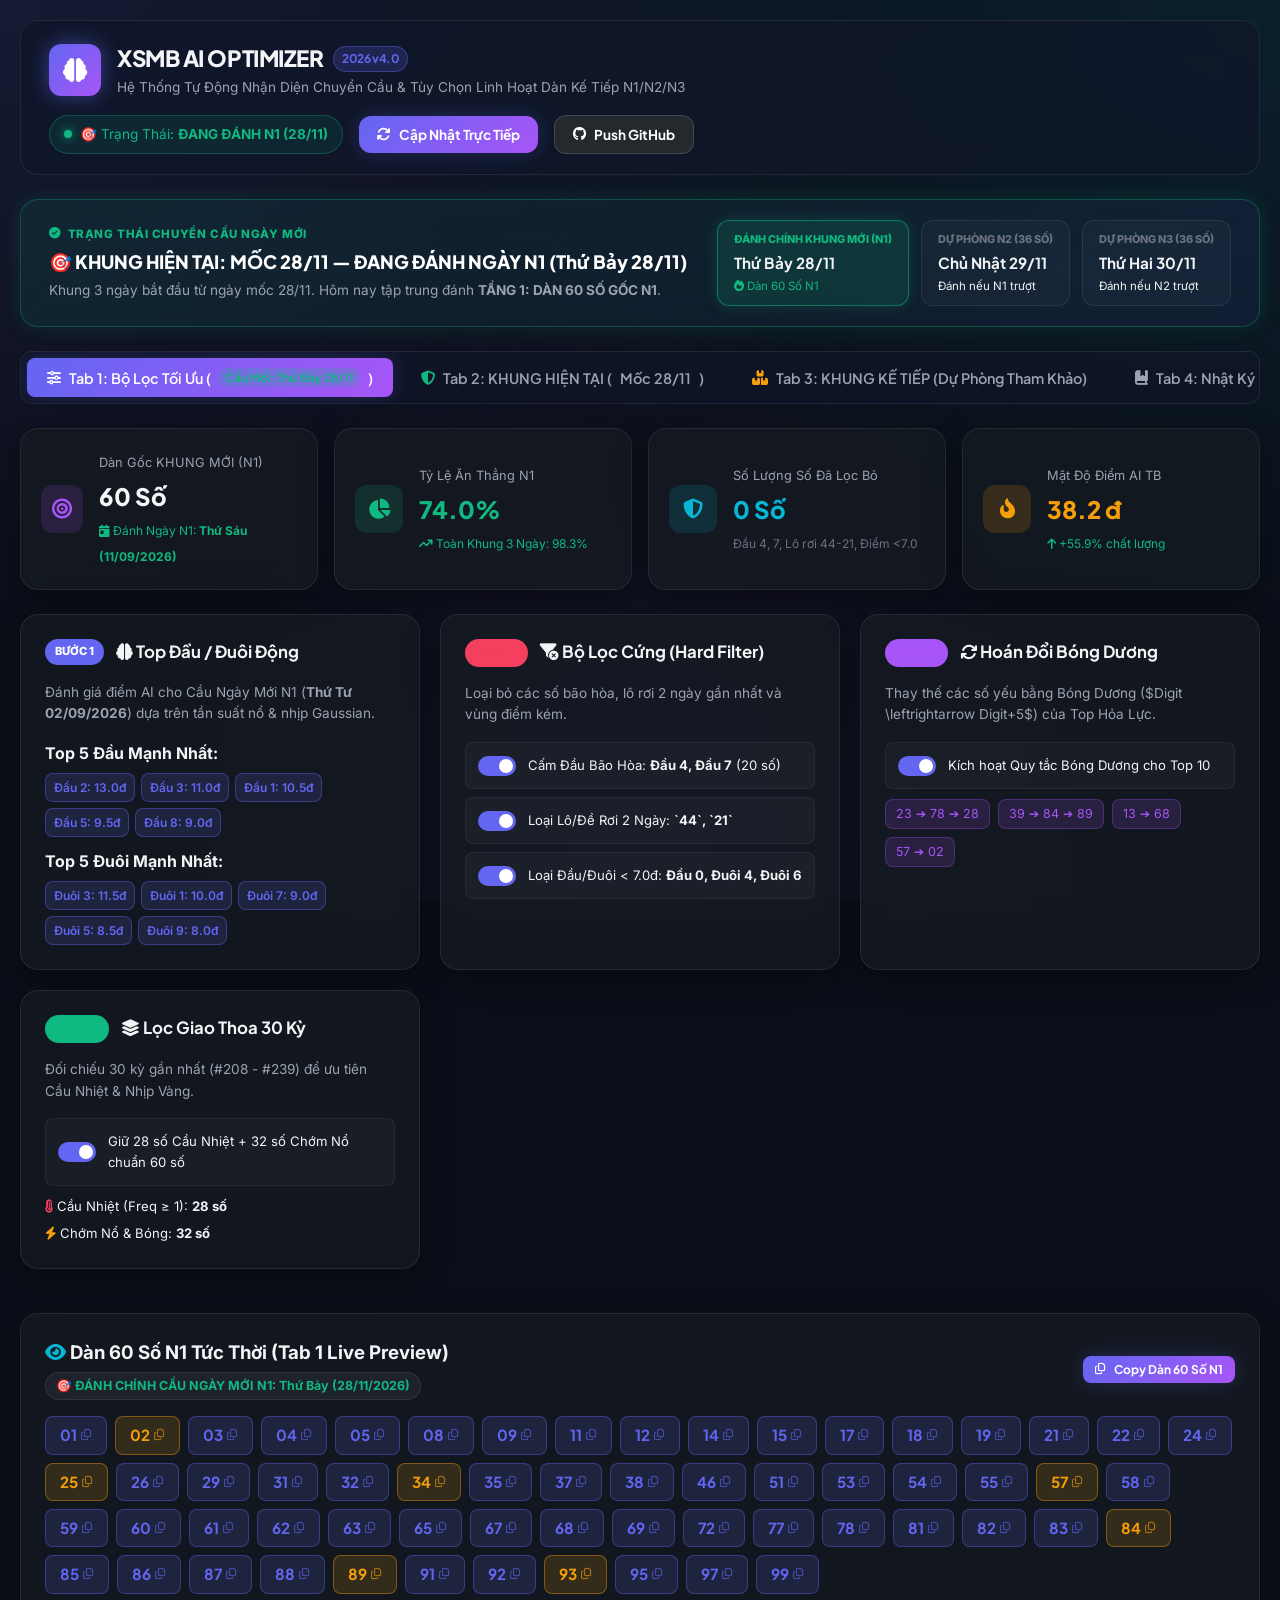
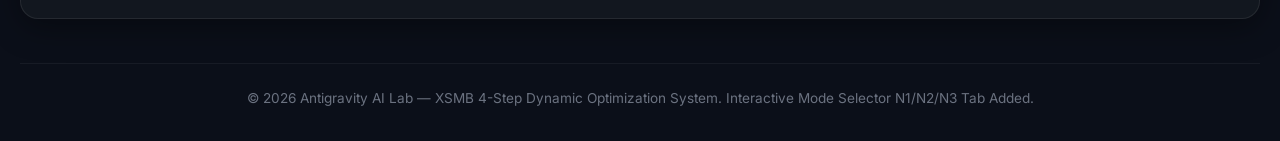
==== commit 801c7bbd: "auto: Cap nhat ket qua XSMB ngay 27/11/2026 18:35 & cache-busting" ====
--- a/index.html
+++ b/index.html
@@ -13,7 +13,7 @@
     <link href="https://fonts.googleapis.com/css2?family=Inter:wght@300;400;500;600;700;800&family=Plus+Jakarta+Sans:wght@500;600;700;800&display=swap" rel="stylesheet">
     <!-- FontAwesome icons -->
     <link rel="stylesheet" href="https://cdnjs.cloudflare.com/ajax/libs/font-awesome/6.4.0/css/all.min.css">
-    <link rel="stylesheet" href="styles.css?v=20261126203423">
+    <link rel="stylesheet" href="styles.css?v=20261127183513">
 </head>
 <body>
     <div class="app-container">
@@ -675,6 +675,6 @@
         <span id="toast-msg">Đã sao chép dàn số!</span>
     </div>
 
-    <script src="app.js?v=20261126203423"></script>
+    <script src="app.js?v=20261127183513"></script>
 </body>
 </html>
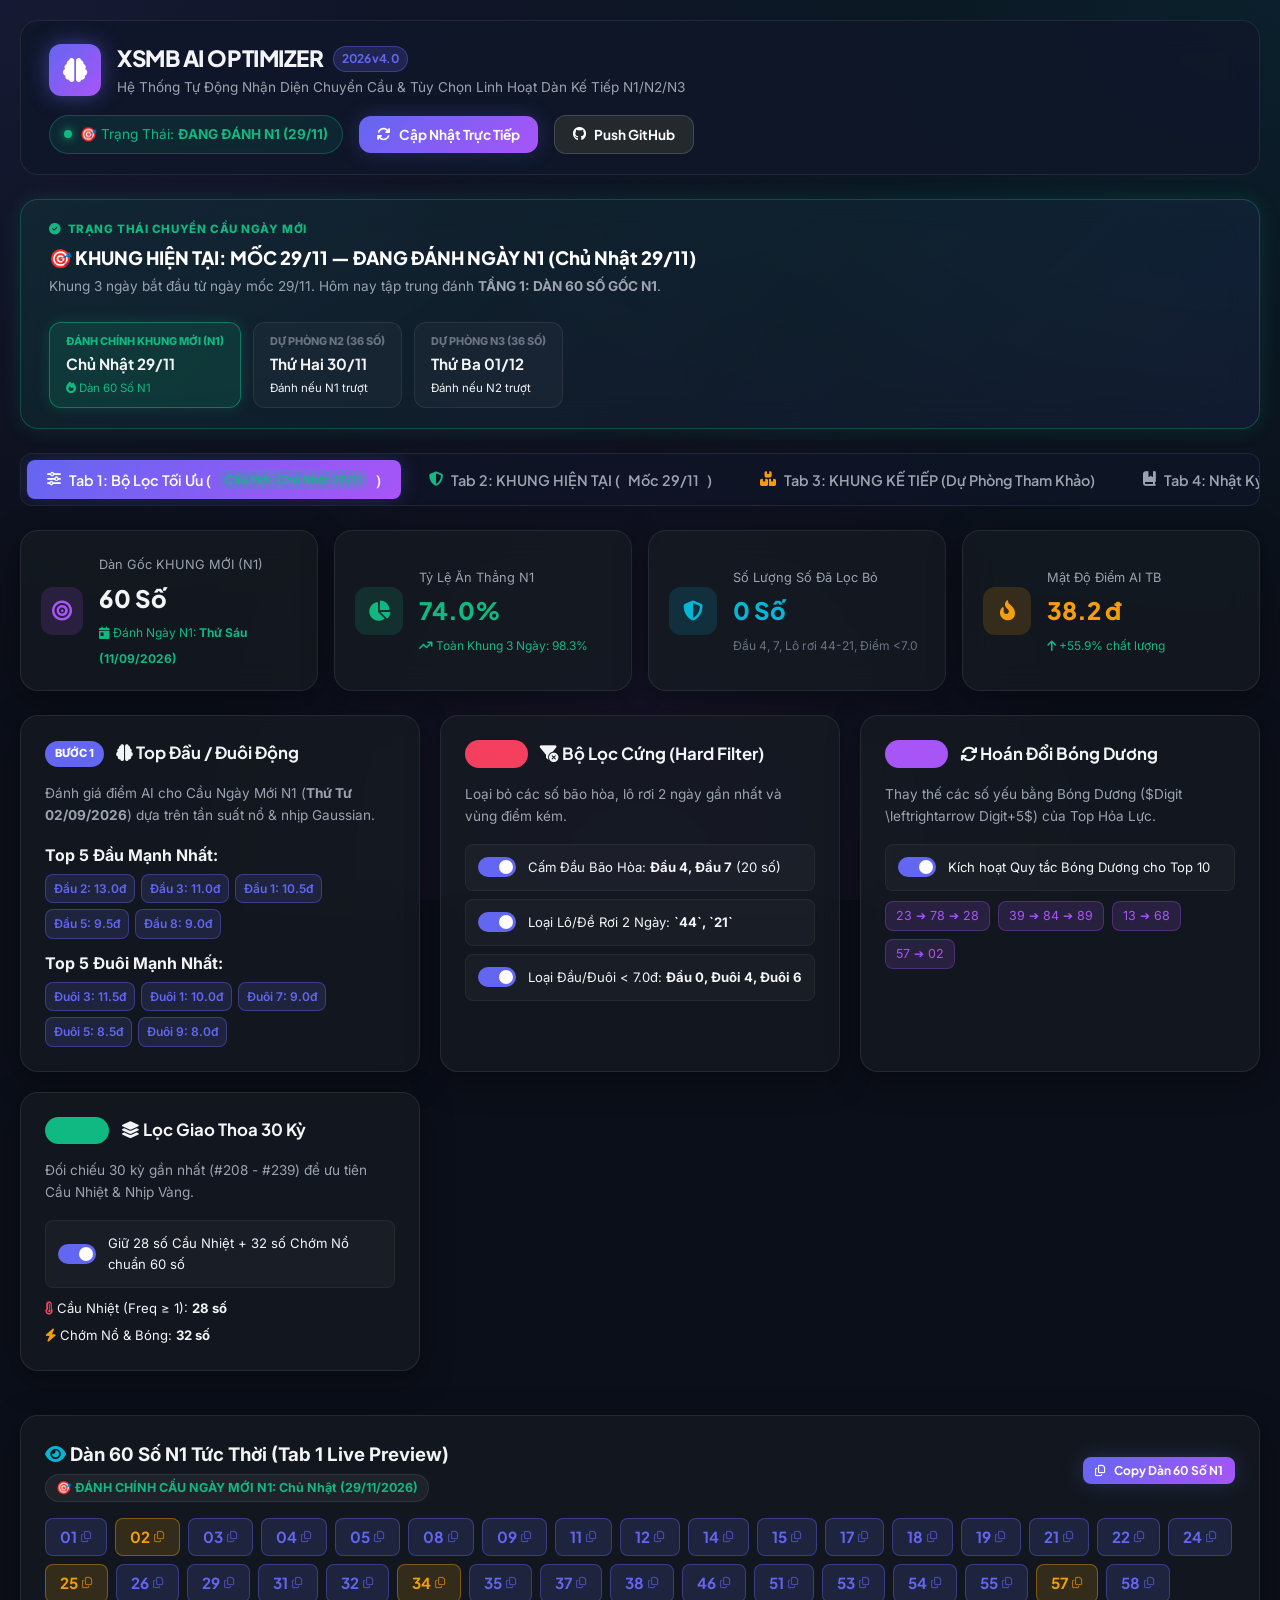
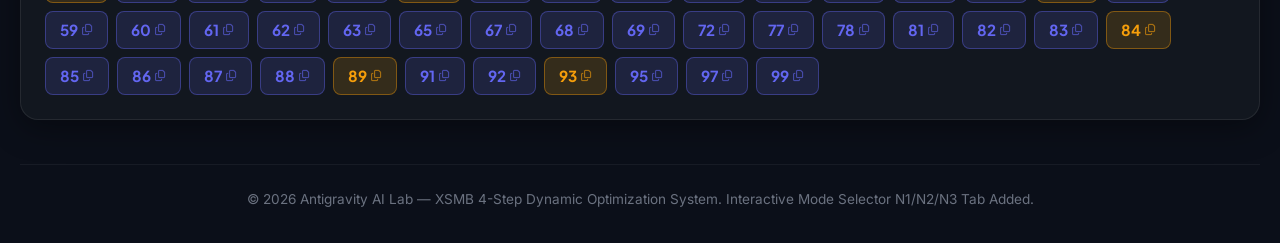
==== commit 40159999: "auto: Cap nhat ket qua XSMB ngay 28/11/2026 18:35 & cache-busting" ====
--- a/index.html
+++ b/index.html
@@ -13,7 +13,7 @@
     <link href="https://fonts.googleapis.com/css2?family=Inter:wght@300;400;500;600;700;800&family=Plus+Jakarta+Sans:wght@500;600;700;800&display=swap" rel="stylesheet">
     <!-- FontAwesome icons -->
     <link rel="stylesheet" href="https://cdnjs.cloudflare.com/ajax/libs/font-awesome/6.4.0/css/all.min.css">
-    <link rel="stylesheet" href="styles.css?v=20261127183513">
+    <link rel="stylesheet" href="styles.css?v=20261128183519">
 </head>
 <body>
     <div class="app-container">
@@ -675,6 +675,6 @@
         <span id="toast-msg">Đã sao chép dàn số!</span>
     </div>
 
-    <script src="app.js?v=20261127183513"></script>
+    <script src="app.js?v=20261128183519"></script>
 </body>
 </html>
